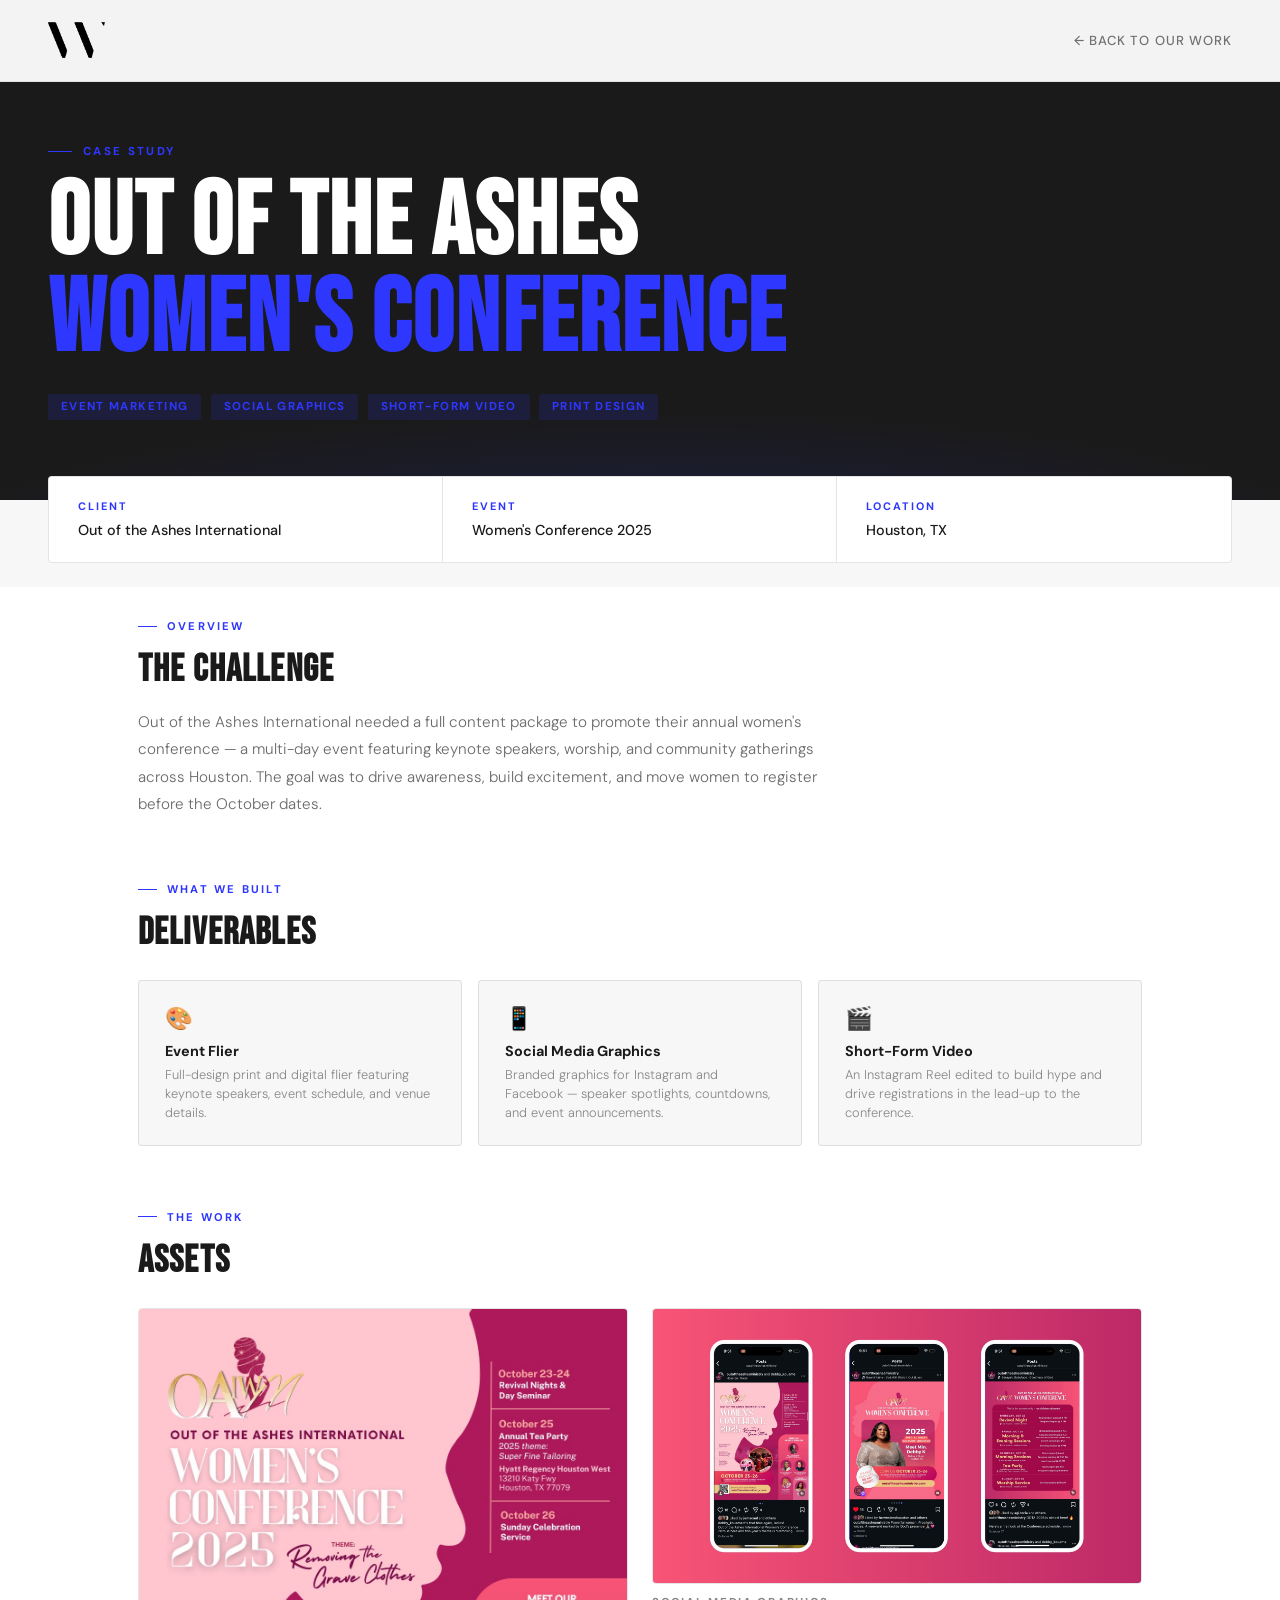
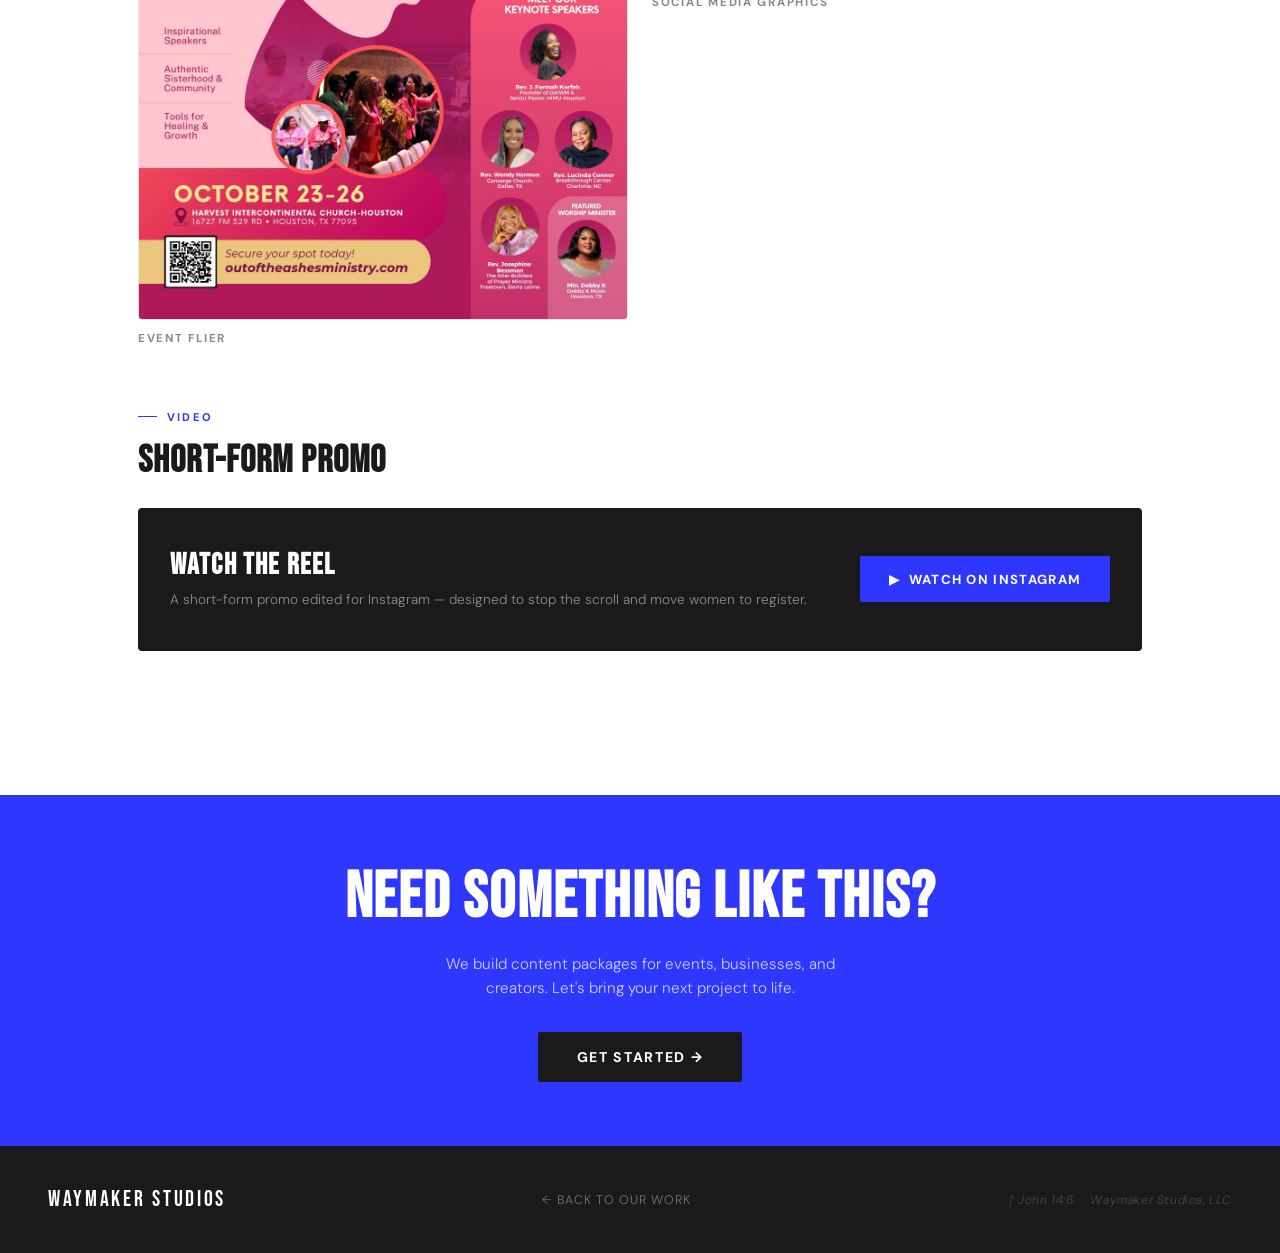
==== oota-2025.html @ ee378b07 "Add files via upload" ====
<!DOCTYPE html>
<html lang="en">
<head>
<meta charset="UTF-8"/>
<meta name="viewport" content="width=device-width, initial-scale=1.0"/>
<title>Out of the Ashes 2025 — Waymaker Studios</title>
<link href="https://fonts.googleapis.com/css2?family=Bebas+Neue&family=DM+Sans:ital,wght@0,300;0,400;0,500;0,700;1,300&display=swap" rel="stylesheet"/>
<style>
  :root {
    --black: #1a1a1a;
    --white: #ffffff;
    --cream: #f7f7f7;
    --blue: #2e37fe;
    --blue-light: #5560ff;
    --muted: #888888;
    --border: rgba(0,0,0,0.1);
  }
  * { margin: 0; padding: 0; box-sizing: border-box; }
  html { scroll-behavior: smooth; }
  body { background: var(--white); color: var(--black); font-family: 'DM Sans', sans-serif; font-weight: 300; }

  /* NAV */
  nav {
    position: fixed; top: 0; width: 100%; z-index: 100;
    display: flex; justify-content: space-between; align-items: center;
    padding: 1.4rem 3rem;
    background: rgba(255,255,255,0.95);
    backdrop-filter: blur(12px);
    border-bottom: 1px solid rgba(0,0,0,0.08);
  }
  .nav-logo { text-decoration: none; display: flex; align-items: center; }
  .nav-logo img { height: 36px; width: auto; }
  .nav-back {
    font-size: 0.82rem; font-weight: 500; letter-spacing: 0.08em;
    text-transform: uppercase; color: var(--black); text-decoration: none;
    opacity: 0.6; transition: opacity 0.2s, color 0.2s;
    display: flex; align-items: center; gap: 0.5rem;
  }
  .nav-back:hover { opacity: 1; color: var(--blue); }

  /* HERO */
  .cs-hero {
    padding: 9rem 3rem 5rem;
    background: var(--black);
    position: relative; overflow: hidden;
  }
  .cs-hero-bg {
    position: absolute; inset: 0;
    background: radial-gradient(ellipse 80% 40% at 50% 110%, rgba(46,55,254,0.18) 0%, transparent 70%);
  }
  .cs-hero-inner { position: relative; z-index: 1; max-width: 1100px; }
  .cs-eyebrow {
    font-size: 0.72rem; font-weight: 700; letter-spacing: 0.2em;
    text-transform: uppercase; color: var(--blue);
    margin-bottom: 1rem; display: flex; align-items: center; gap: 0.7rem;
  }
  .cs-eyebrow::before { content: ''; width: 1.5rem; height: 1px; background: var(--blue); }
  .cs-hero h1 {
    font-family: 'Bebas Neue', sans-serif;
    font-size: clamp(3rem, 8vw, 7rem);
    color: var(--white); line-height: 0.95;
    letter-spacing: 0.02em; margin-bottom: 1.5rem;
  }
  .cs-hero h1 span { color: var(--blue); }
  .cs-tags { display: flex; flex-wrap: wrap; gap: 0.6rem; }
  .cs-tag {
    font-size: 0.72rem; font-weight: 700; letter-spacing: 0.12em;
    text-transform: uppercase; color: var(--blue);
    background: rgba(46,55,254,0.15);
    padding: 0.35rem 0.8rem; border-radius: 2px;
  }

  /* META */
  .cs-meta-bar {
    background: var(--cream);
    padding: 0 3rem;
  }
  .cs-meta-inner {
    display: grid; grid-template-columns: repeat(auto-fit, minmax(180px, 1fr));
    border: 1px solid var(--border); border-radius: 4px;
    overflow: hidden; transform: translateY(-1.5rem);
    background: var(--white);
  }
  .cs-meta-item {
    padding: 1.4rem 1.8rem;
    border-right: 1px solid var(--border);
  }
  .cs-meta-item:last-child { border-right: none; }
  .cs-meta-label {
    font-size: 0.68rem; font-weight: 700; letter-spacing: 0.18em;
    text-transform: uppercase; color: var(--blue); margin-bottom: 0.4rem;
  }
  .cs-meta-value {
    font-size: 0.9rem; color: var(--black); font-weight: 500; line-height: 1.4;
  }

  /* BODY */
  .cs-body { padding: 2rem 3rem 5rem; max-width: 1100px; margin: 0 auto; }

  .cs-section { margin-bottom: 4rem; }
  .cs-section-label {
    font-size: 0.7rem; font-weight: 700; letter-spacing: 0.2em;
    text-transform: uppercase; color: var(--blue);
    margin-bottom: 0.8rem; display: flex; align-items: center; gap: 0.6rem;
  }
  .cs-section-label::before { content: ''; width: 1.2rem; height: 1px; background: var(--blue); }
  .cs-section h2 {
    font-family: 'Bebas Neue', sans-serif;
    font-size: 2.4rem; letter-spacing: 0.03em;
    margin-bottom: 1rem; color: var(--black);
  }
  .cs-section p {
    font-size: 0.95rem; line-height: 1.8;
    color: rgba(26,26,26,0.65); max-width: 680px;
  }

  /* DELIVERABLES */
  .cs-deliverables {
    display: grid; grid-template-columns: repeat(3, 1fr);
    gap: 1rem; margin-top: 1.5rem;
  }
  .cs-deliverable {
    background: var(--cream); border: 1px solid var(--border);
    border-radius: 4px; padding: 1.4rem 1.6rem;
  }
  .cs-deliverable-icon { font-size: 1.4rem; margin-bottom: 0.6rem; display: block; }
  .cs-deliverable-name { font-weight: 700; font-size: 0.9rem; margin-bottom: 0.3rem; }
  .cs-deliverable-desc { font-size: 0.8rem; color: var(--muted); line-height: 1.5; }

  /* ASSETS */
  .cs-assets {
    display: grid; grid-template-columns: 1fr 1fr;
    gap: 1.5rem; margin-top: 1.5rem;
  }
  .cs-asset-wrap { display: flex; flex-direction: column; gap: 0.7rem; }
  .cs-asset-img {
    width: 100%; border-radius: 4px; display: block;
    border: 1px solid var(--border); object-fit: cover;
  }
  .cs-asset-label {
    font-size: 0.72rem; font-weight: 700; letter-spacing: 0.15em;
    text-transform: uppercase; color: var(--muted);
  }

  /* REEL */
  .cs-reel-block {
    background: var(--black); border-radius: 4px;
    padding: 2.5rem 2rem; margin-top: 1.5rem;
    display: flex; align-items: center; justify-content: space-between;
    flex-wrap: wrap; gap: 1.5rem;
  }
  .cs-reel-text h3 {
    font-family: 'Bebas Neue', sans-serif;
    font-size: 1.8rem; color: var(--white); letter-spacing: 0.04em;
    margin-bottom: 0.4rem;
  }
  .cs-reel-text p {
    font-size: 0.85rem; color: rgba(255,255,255,0.5); line-height: 1.6;
  }
  .cs-reel-btn {
    background: var(--blue); color: var(--white);
    padding: 0.9rem 1.8rem; border-radius: 2px;
    font-size: 0.82rem; font-weight: 700; letter-spacing: 0.1em;
    text-transform: uppercase; text-decoration: none;
    transition: background 0.2s, transform 0.2s; white-space: nowrap;
    display: inline-block;
  }
  .cs-reel-btn:hover { background: var(--blue-light); transform: translateY(-2px); }

  .cs-reel-embed {
    margin-top: 1.5rem;
    display: flex; justify-content: flex-start;
  }
  .cs-cta {
    background: var(--blue); padding: 4rem 3rem; text-align: center;
  }
  .cs-cta h2 {
    font-family: 'Bebas Neue', sans-serif;
    font-size: clamp(2.5rem, 5vw, 4.5rem);
    color: var(--white); margin-bottom: 1rem; letter-spacing: 0.03em;
  }
  .cs-cta p {
    font-size: 0.95rem; color: rgba(255,255,255,0.75);
    max-width: 420px; margin: 0 auto 2rem; line-height: 1.6;
  }
  .cs-cta-btn {
    background: var(--black); color: var(--white);
    padding: 1rem 2.4rem; font-size: 0.88rem;
    font-weight: 700; letter-spacing: 0.12em; text-transform: uppercase;
    text-decoration: none; border-radius: 2px;
    display: inline-block; transition: transform 0.2s, opacity 0.2s;
  }
  .cs-cta-btn:hover { transform: translateY(-2px); opacity: 0.85; }

  /* FOOTER */
  footer {
    background: var(--black); padding: 2.5rem 3rem;
    display: flex; justify-content: space-between; align-items: center;
    flex-wrap: wrap; gap: 1.5rem;
  }
  .footer-logo {
    font-family: 'Bebas Neue', sans-serif;
    font-size: 1.4rem; letter-spacing: 0.12em; color: var(--white);
    text-decoration: none;
  }
  .footer-back {
    font-size: 0.78rem; color: rgba(255,255,255,0.4); text-decoration: none;
    letter-spacing: 0.08em; text-transform: uppercase;
    transition: color 0.2s;
  }
  .footer-back:hover { color: var(--blue); }
  .footer-verse {
    font-size: 0.75rem; color: rgba(255,255,255,0.2);
    font-style: italic; letter-spacing: 0.05em;
  }

  @media (max-width: 768px) {
    nav { padding: 1.2rem 1.5rem; }
    .cs-hero { padding: 8rem 1.5rem 4rem; }
    .cs-meta-bar { padding: 0 1.5rem; }
    .cs-body { padding: 2rem 1.5rem 4rem; }
    .cs-assets { grid-template-columns: 1fr; }
    .cs-deliverables { grid-template-columns: 1fr; }
    .cs-reel-block { flex-direction: column; align-items: flex-start; }
    footer { flex-direction: column; align-items: flex-start; }
  }
</style>
</head>
<body>

<nav>
  <a class="nav-logo" href="index.html">
    <img src="[data-uri]" alt="Waymaker Studios" />
  </a>
  <a class="nav-back" href="index.html#work">← Back to Our Work</a>
</nav>

<!-- HERO -->
<section class="cs-hero">
  <div class="cs-hero-bg"></div>
  <div class="cs-hero-inner">
    <div class="cs-eyebrow">Case Study</div>
    <h1>Out of the Ashes<br/><span>Women's Conference</span></h1>
    <div class="cs-tags">
      <span class="cs-tag">Event Marketing</span>
      <span class="cs-tag">Social Graphics</span>
      <span class="cs-tag">Short-Form Video</span>
      <span class="cs-tag">Print Design</span>
    </div>
  </div>
</section>

<!-- META BAR -->
<div class="cs-meta-bar">
  <div class="cs-meta-inner">
    <div class="cs-meta-item"><div class="cs-meta-label">Client</div><div class="cs-meta-value">Out of the Ashes International</div></div>
    <div class="cs-meta-item"><div class="cs-meta-label">Event</div><div class="cs-meta-value">Women's Conference 2025</div></div>
    <div class="cs-meta-item"><div class="cs-meta-label">Location</div><div class="cs-meta-value">Houston, TX</div></div>
  </div>
</div>

<!-- BODY -->
<div class="cs-body">

  <!-- OVERVIEW -->
  <div class="cs-section">
    <div class="cs-section-label">Overview</div>
    <h2>The Challenge</h2>
    <p>Out of the Ashes International needed a full content package to promote their annual women's conference — a multi-day event featuring keynote speakers, worship, and community gatherings across Houston. The goal was to drive awareness, build excitement, and move women to register before the October dates.</p>
  </div>

  <!-- DELIVERABLES -->
  <div class="cs-section">
    <div class="cs-section-label">What We Built</div>
    <h2>Deliverables</h2>
    <div class="cs-deliverables">
      <div class="cs-deliverable">
        <span class="cs-deliverable-icon">🎨</span>
        <div class="cs-deliverable-name">Event Flier</div>
        <div class="cs-deliverable-desc">Full-design print and digital flier featuring keynote speakers, event schedule, and venue details.</div>
      </div>
      <div class="cs-deliverable">
        <span class="cs-deliverable-icon">📱</span>
        <div class="cs-deliverable-name">Social Media Graphics</div>
        <div class="cs-deliverable-desc">Branded graphics for Instagram and Facebook — speaker spotlights, countdowns, and event announcements.</div>
      </div>
      <div class="cs-deliverable">
        <span class="cs-deliverable-icon">🎬</span>
        <div class="cs-deliverable-name">Short-Form Video</div>
        <div class="cs-deliverable-desc">An Instagram Reel edited to build hype and drive registrations in the lead-up to the conference.</div>
      </div>
    </div>
  </div>

  <!-- ASSETS -->
  <div class="cs-section">
    <div class="cs-section-label">The Work</div>
    <h2>Assets</h2>
    <div class="cs-assets">
      <div class="cs-asset-wrap">
        <img src="[data-uri]" alt="Out of the Ashes 2025 Event Flier" class="cs-asset-img"/>
        <div class="cs-asset-label">Event Flier</div>
      </div>
      <div class="cs-asset-wrap">
        <img src="[data-uri]" alt="Social Media Graphics Mockup" class="cs-asset-img"/>
        <div class="cs-asset-label">Social Media Graphics</div>
      </div>
    </div>
  </div>

  <!-- REEL -->
  <div class="cs-section">
    <div class="cs-section-label">Video</div>
    <h2>Short-Form Promo</h2>
    <div class="cs-reel-block">
      <div class="cs-reel-text">
        <h3>Watch the Reel</h3>
        <p>A short-form promo edited for Instagram — designed to stop the scroll and move women to register.</p>
      </div>
      <a href="https://www.instagram.com/reel/DQXBWOtkRtK/" target="_blank" rel="noopener noreferrer" class="cs-reel-btn">▶ &nbsp;Watch on Instagram</a>
    </div>
  </div>

</div>

<!-- CTA -->
<section class="cs-cta">
  <h2>Need Something Like This?</h2>
  <p>We build content packages for events, businesses, and creators. Let's bring your next project to life.</p>
  <a href="index.html#contact" class="cs-cta-btn">Get Started →</a>
</section>

<!-- FOOTER -->
<footer>
  <a class="footer-logo" href="index.html">Waymaker Studios</a>
  <a class="footer-back" href="index.html#work">← Back to Our Work</a>
  <div class="footer-verse">† John 14:6 &nbsp;·&nbsp; Waymaker Studios, LLC</div>
</footer>

</body>
</html>
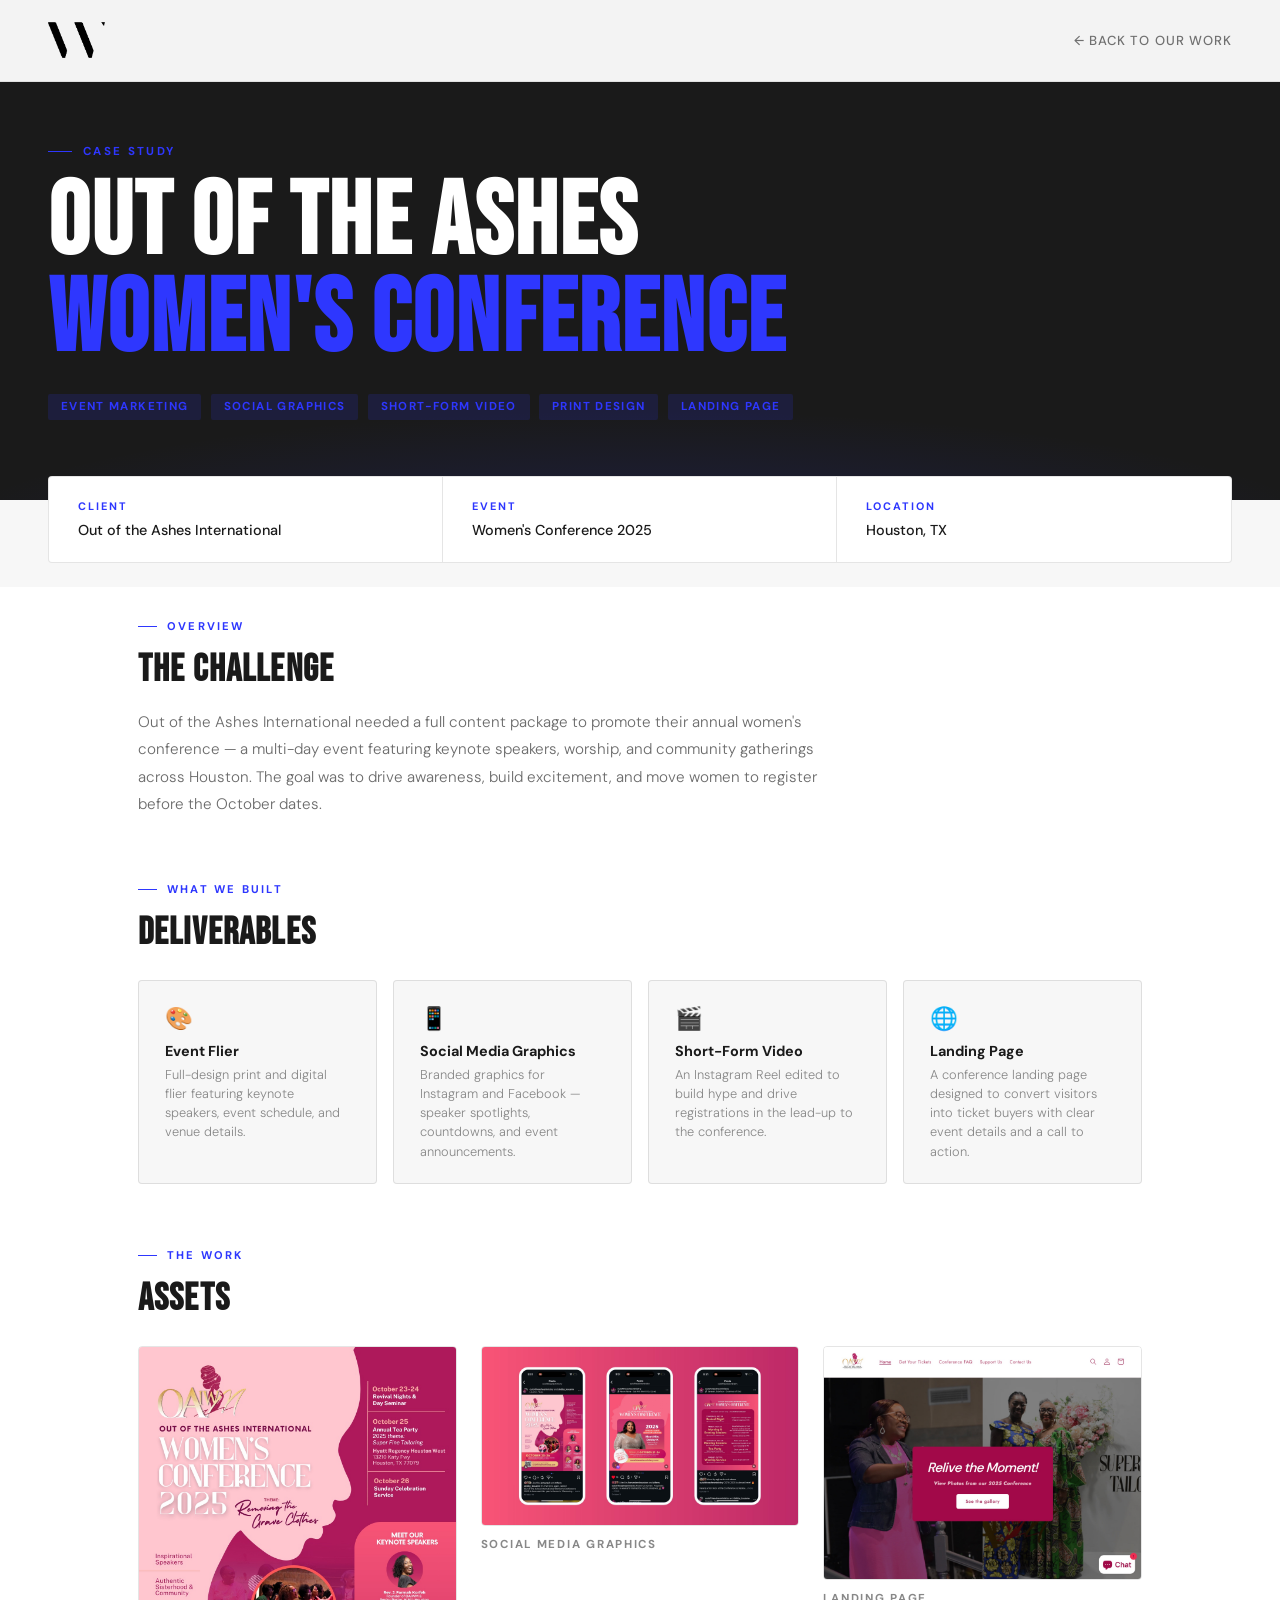
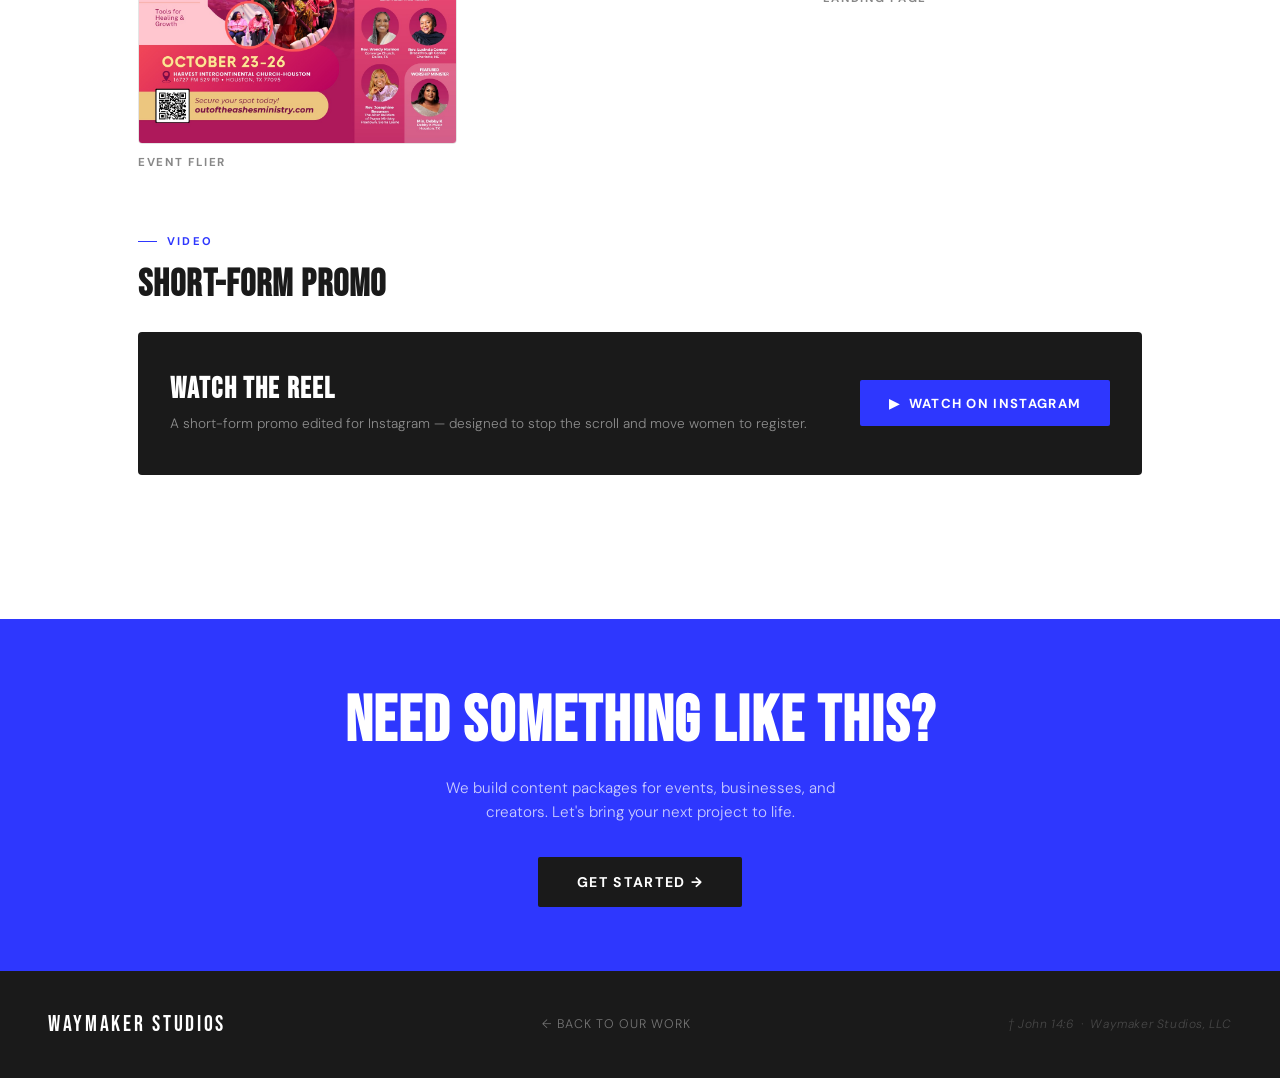
==== commit ce8d60ef: "Add files via upload" ====
--- a/oota-2025.html
+++ b/oota-2025.html
@@ -116,7 +116,7 @@
 
   /* DELIVERABLES */
   .cs-deliverables {
-    display: grid; grid-template-columns: repeat(3, 1fr);
+    display: grid; grid-template-columns: repeat(4, 1fr);
     gap: 1rem; margin-top: 1.5rem;
   }
   .cs-deliverable {
@@ -129,7 +129,7 @@
 
   /* ASSETS */
   .cs-assets {
-    display: grid; grid-template-columns: 1fr 1fr;
+    display: grid; grid-template-columns: 1fr 1fr 1fr;
     gap: 1.5rem; margin-top: 1.5rem;
   }
   .cs-asset-wrap { display: flex; flex-direction: column; gap: 0.7rem; }
@@ -220,7 +220,7 @@
     .cs-meta-bar { padding: 0 1.5rem; }
     .cs-body { padding: 2rem 1.5rem 4rem; }
     .cs-assets { grid-template-columns: 1fr; }
-    .cs-deliverables { grid-template-columns: 1fr; }
+    .cs-deliverables { grid-template-columns: 1fr 1fr; }
     .cs-reel-block { flex-direction: column; align-items: flex-start; }
     footer { flex-direction: column; align-items: flex-start; }
   }
@@ -246,6 +246,7 @@
       <span class="cs-tag">Social Graphics</span>
       <span class="cs-tag">Short-Form Video</span>
       <span class="cs-tag">Print Design</span>
+      <span class="cs-tag">Landing Page</span>
     </div>
   </div>
 </section>
@@ -289,6 +290,11 @@
         <div class="cs-deliverable-name">Short-Form Video</div>
         <div class="cs-deliverable-desc">An Instagram Reel edited to build hype and drive registrations in the lead-up to the conference.</div>
       </div>
+      <div class="cs-deliverable">
+        <span class="cs-deliverable-icon">🌐</span>
+        <div class="cs-deliverable-name">Landing Page</div>
+        <div class="cs-deliverable-desc">A conference landing page designed to convert visitors into ticket buyers with clear event details and a call to action.</div>
+      </div>
     </div>
   </div>
 
@@ -305,6 +311,10 @@
         <img src="[data-uri]